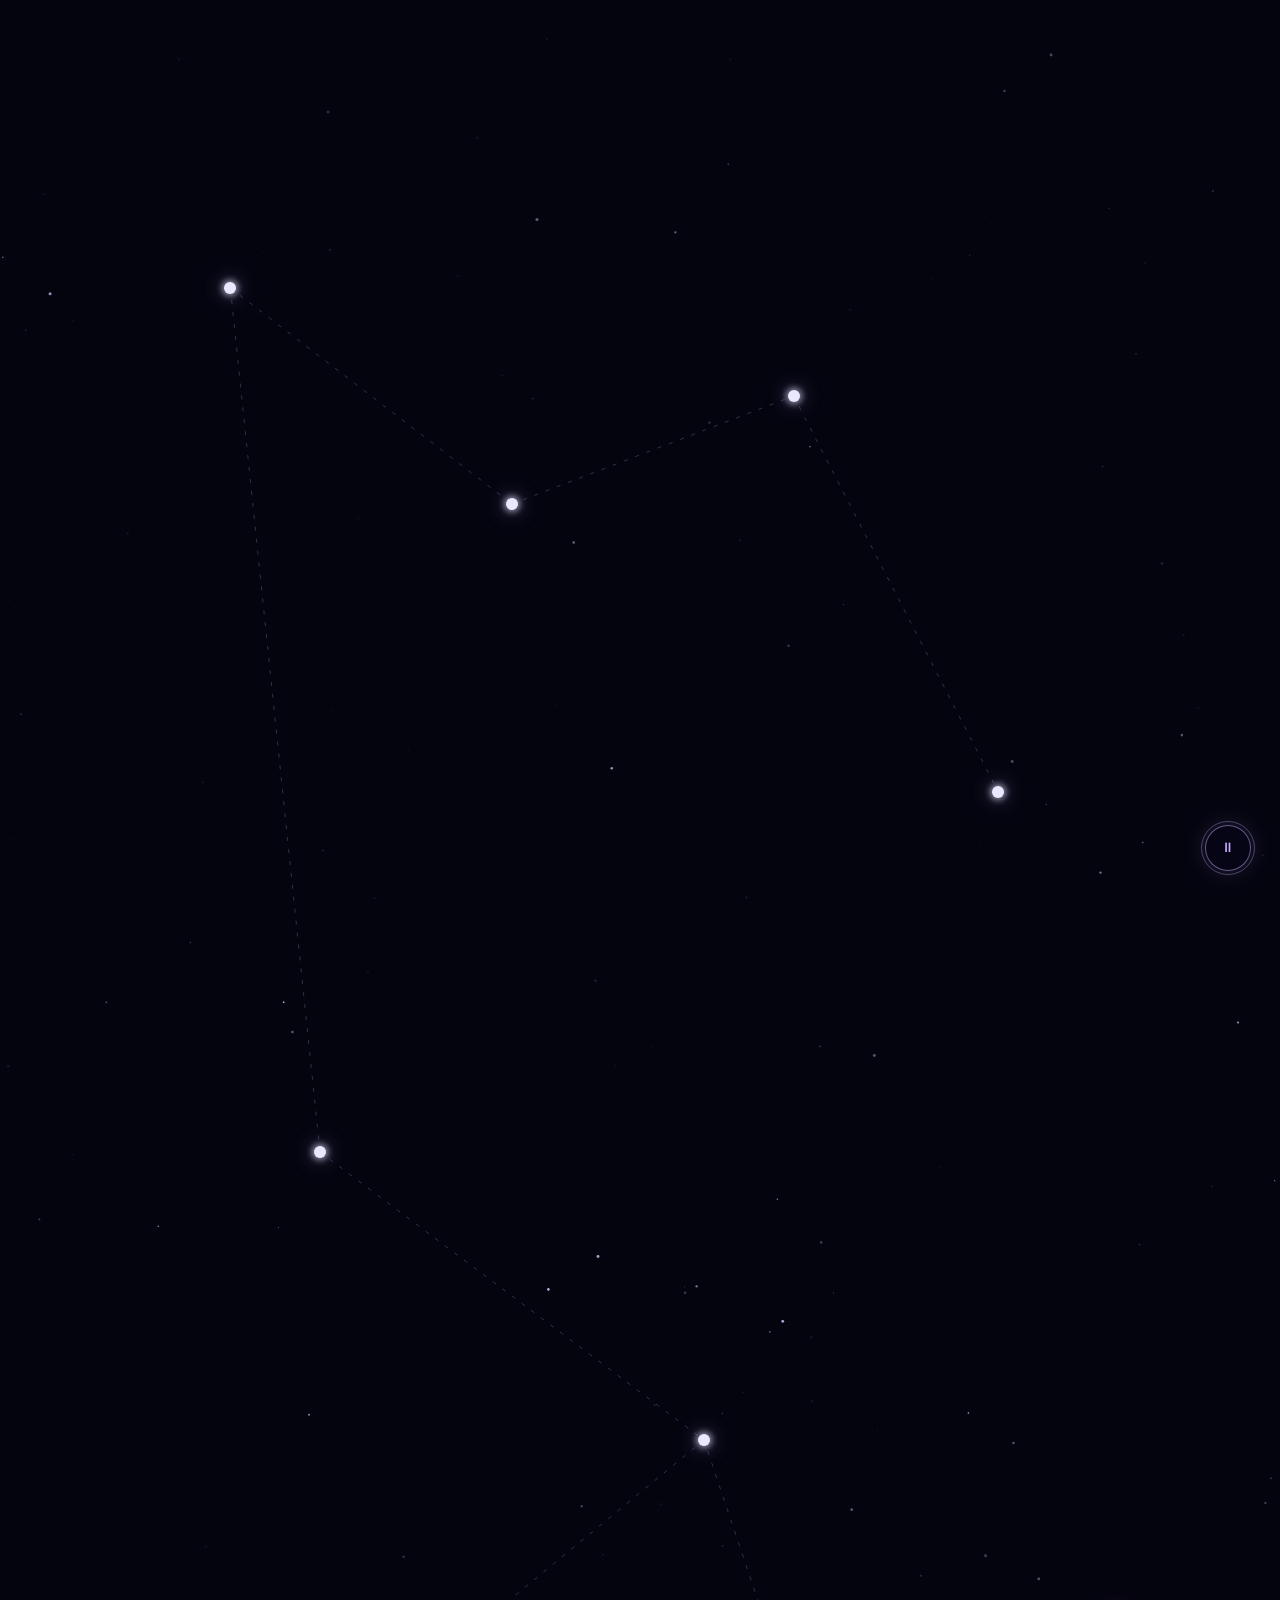
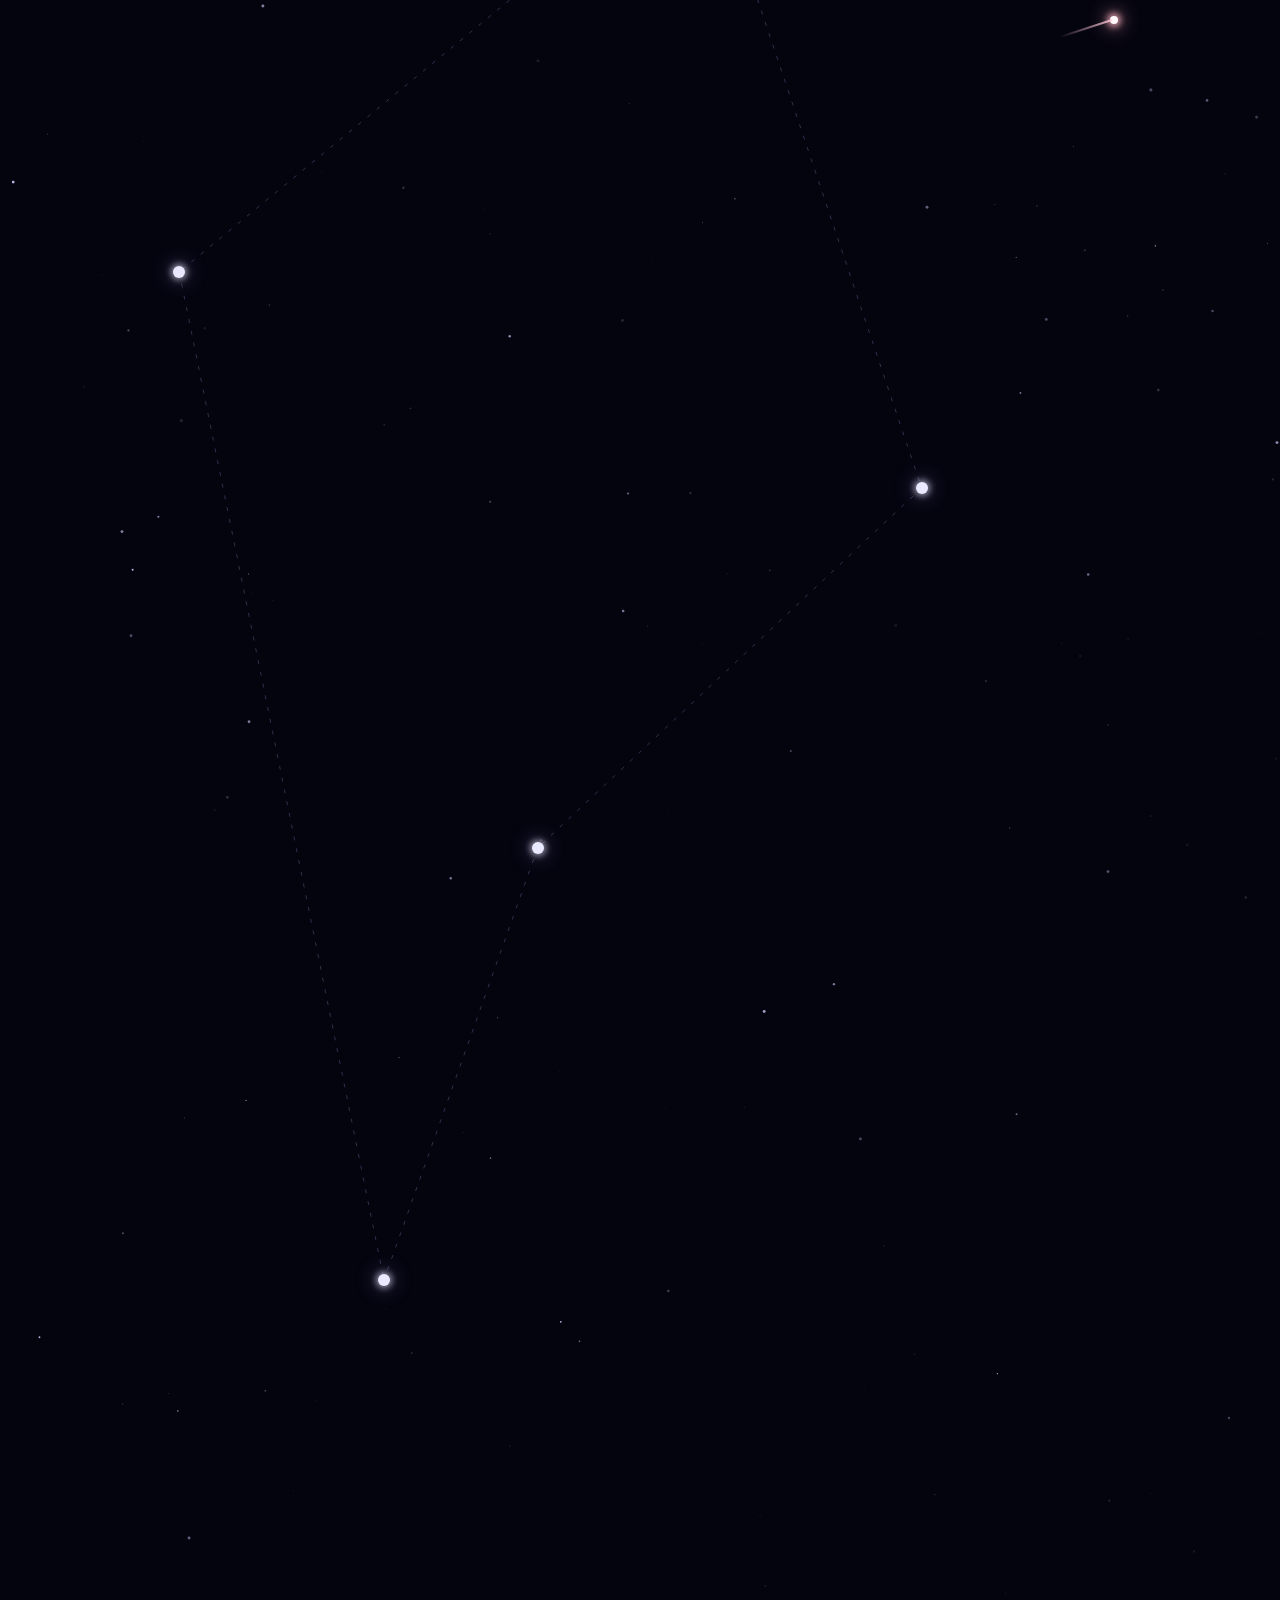
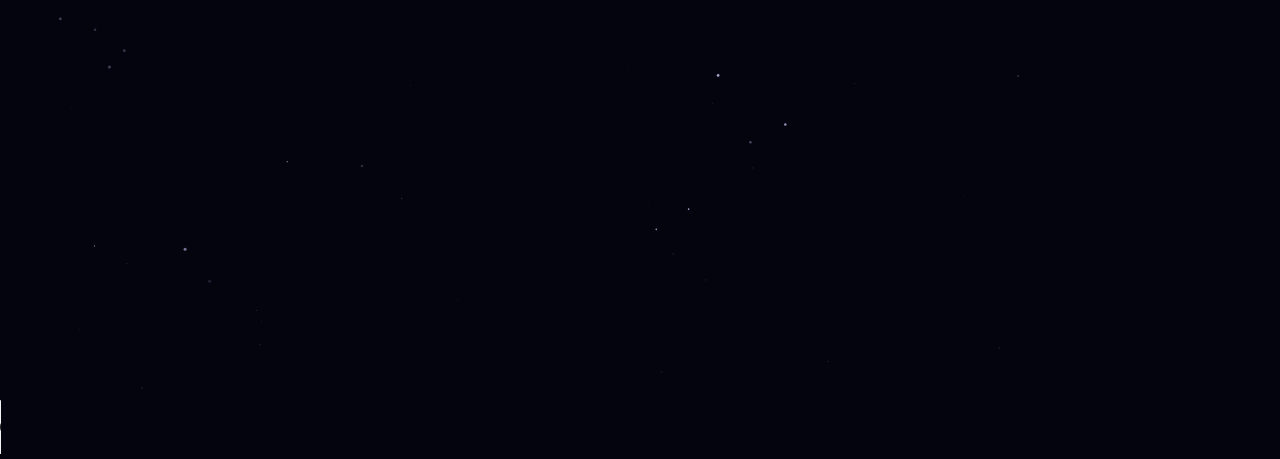
==== 3stars.html @ f2f9d4cd "Rename stars.html to 3stars.html" ====
<!DOCTYPE html>
<html lang="en">
  <head>
    <meta charset="UTF-8" />
    <meta name="viewport" content="width=device-width, initial-scale=1.0" />


    <title>Our Constellation</title>

    <link rel="icon" type="image/svg+xml" href="/favicon.svg" />
    <link rel="preconnect" href="https://fonts.googleapis.com" />
    <link rel="preconnect" href="https://fonts.gstatic.com" crossorigin />
    <link
      href="https://fonts.googleapis.com/css2?family=Cormorant+Garamond:ital,wght@0,300;0,400;0,500;1,300;1,400&family=EB+Garamond:ital,wght@0,400;0,500;1,400&display=swap"
      rel="stylesheet"
    />
    <link rel="stylesheet" href="./style.css" />
  </head>
  <body class="page-stars">

    <!-- The sky canvas (draws background stars  constellation lines) -->
    <canvas id="sky-canvas"></canvas>

    <div class="scroll-hint" id="scroll-hint">
      <span class="scroll-hint-icon">↓</span>
      <span>Scroll to explore the sky &nbsp;·&nbsp; Click a star to remember</span>
    </div>

    <div class="star-field" id="star-field">
      <!-- Stars are injected here by script.js -->
    </div>

    <div class="modal-overlay" id="modal-overlay" role="dialog" aria-modal="true">
      <div class="modal-card" id="modal-card">
        <button class="modal-close" id="modal-close" aria-label="Close">✕</button>
        <div class="modal-star-name" id="modal-star-name"></div>
        <div class="modal-body">
          <h2 class="modal-title" id="modal-title"></h2>
          <p class="modal-text" id="modal-text"></p>
          <div class="modal-image-wrap" id="modal-image-wrap">
            <img class="modal-image" id="modal-image" src="" alt="" />
          </div>
        </div>
      </div>
    </div>

    <audio id="bg-music" controls autoplay>
      <source src="ambient.mp3" type="audio/mpeg" />
    </audio>

    <!-- Music toggle button -->
    <button class="music-toggle" id="music-toggle" aria-label="Toggle music" title="Play / Pause music">
      <span class="music-icon-play">♪</span>
      <span class="music-icon-pause">⏸</span>
    </button>

    <script src="./script.js"></script>
  </body>
</html>
---- style.css ----
/* ---------- RESET & BASE ---------- */
*, *::before, *::after {
  box-sizing: border-box;
  margin: 0;
  padding: 0;
}

/* Page fade-in on every load */
body {
  animation: pageFadeIn 0.55s ease both;
}

/* Fade-out triggered by JS before navigating */
body.page-fade-out {
  animation: pageFadeOut 0.38s ease forwards !important;
  pointer-events: none;
}

@keyframes pageFadeIn {
  from { opacity: 0; }
  to   { opacity: 1; }
}

@keyframes pageFadeOut {
  from { opacity: 1; }
  to   { opacity: 0; }
}

:root {
  --bg-deep:    #04040f;
  --bg-mid:     #080818;
  --star-white: #e8e8ff;
  --star-gold:  #f7d35e;
  --star-rose:  #ffb3c1;
  --accent:     #c4aaff;
  --text-light: #dcd8f0;
  --text-dim:   #8880aa;
  --card-bg:    rgba(10, 8, 30, 0.88);
  --card-border: rgba(196, 170, 255, 0.18);

  --font-heading: 'Cormorant Garamond', Georgia, serif;
  --font-body:    'EB Garamond', Georgia, serif;
}

html {
  scroll-behavior: smooth;
}

body {
  background-color: var(--bg-deep);
  color: var(--text-light);
  font-family: var(--font-body);
  min-height: 100vh;
  overflow-x: hidden;
}

/* Background canvas (fixed, behind everything) */
#bg-canvas {
  position: fixed;
  inset: 0;
  width: 100%;
  height: 100%;
  z-index: 0;
  pointer-events: none;
}


/* ============================================================
   PAGE 1 — INTRO
   ============================================================ */

.page-intro {
  display: flex;
  align-items: center;
  justify-content: center;
  min-height: 100vh;
}

.intro-container {
  position: relative;
  z-index: 1;
  text-align: center;
  padding: 2rem 1.5rem;
  max-width: 680px;
  animation: fadeUp 1.4s ease forwards;
}

.intro-eyebrow {
  font-family: var(--font-body);
  font-size: clamp(0.8rem, 2vw, 0.95rem);
  letter-spacing: 0.25em;
  text-transform: uppercase;
  color: var(--accent);
  margin-bottom: 1.2rem;
  opacity: 0.85;
}

.intro-title {
  font-family: var(--font-heading);
  font-size: clamp(2.8rem, 8vw, 5.5rem);
  font-weight: 300;
  line-height: 1.1;
  color: var(--star-white);
  margin-bottom: 1.4rem;
  text-shadow: 0 0 60px rgba(196, 170, 255, 0.3);
}

.intro-subtitle {
  font-size: clamp(1rem, 2.5vw, 1.2rem);
  line-height: 1.8;
  color: var(--text-light);
  opacity: 0.8;
  margin-bottom: 2.8rem;
}

/* ---- Intro/Outro shared button style ---- */
.intro-btn {
  display: inline-flex;
  align-items: center;
  gap: 0.6rem;
  text-decoration: none;
  font-family: var(--font-body);
  font-size: 1.05rem;
  letter-spacing: 0.08em;
  color: var(--bg-deep);
  background: var(--star-gold);
  padding: 0.85rem 2.2rem;
  border-radius: 999px;
  transition: transform 0.25s ease, box-shadow 0.25s ease, opacity 0.2s;
  box-shadow: 0 0 30px rgba(247, 211, 94, 0.25);
  cursor: pointer;
}

.intro-btn:hover {
  transform: translateY(-3px) scale(1.03);
  box-shadow: 0 0 50px rgba(247, 211, 94, 0.45);
}

.intro-btn:active {
  transform: translateY(0) scale(0.98);
}

.btn-sparkle {
  font-size: 0.9rem;
  transition: transform 0.3s ease;
}

.intro-btn:hover .btn-sparkle {
  transform: rotate(90deg) scale(1.3);
}

/* Floating particles layer */
.intro-particles {
  position: fixed;
  inset: 0;
  z-index: 0;
  pointer-events: none;
}

.particle {
  position: absolute;
  width: 2px;
  height: 2px;
  border-radius: 50%;
  background: var(--star-white);
  animation: floatParticle linear infinite;
  opacity: 0;
}


/* ============================================================
   PAGE 2 — CONSTELLATION SKY
   ============================================================ */

.page-stars {
  background: var(--bg-deep);
  min-height: 100vh;
  overflow-x: hidden;
}

/* Sky canvas — NOT fixed, it scrolls with the page */
.page-stars #sky-canvas {
  position: absolute;
  top: 0;
  left: 0;
  width: 100%;
  pointer-events: none;
  z-index: 0;
}

/* The container that holds all the clickable star elements */
.star-field {
  position: relative;
  z-index: 1;
  /* Height is set by JavaScript based on content */
}

/* ---- Scroll hint ---- */
.scroll-hint {
  position: fixed;
  bottom: 2rem;
  left: 50%;
  transform: translateX(-50%);
  z-index: 10;
  display: flex;
  align-items: center;
  gap: 0.5rem;
  font-size: 0.8rem;
  letter-spacing: 0.12em;
  text-transform: uppercase;
  color: var(--text-dim);
  transition: opacity 0.6s ease;
  pointer-events: none;
}

.scroll-hint-icon {
  animation: bounce 2s ease-in-out infinite;
}

.scroll-hint.hidden {
  opacity: 0;
}

/* ---- Individual clickable star ---- */
.star-point {
  position: absolute;
  transform: translate(-50%, -50%);
  cursor: pointer;
  z-index: 2;
}

/* The glowing star dot */
.star-dot {
  width: 12px;
  height: 12px;
  border-radius: 50%;
  background: var(--star-white);
  box-shadow:
    0 0 6px 2px rgba(232, 232, 255, 0.6),
    0 0 20px 4px rgba(196, 170, 255, 0.25);
  transition: transform 0.25s ease, box-shadow 0.25s ease;
  animation: starPulse 3s ease-in-out infinite;
}

.star-point:hover .star-dot {
  transform: scale(1.6);
  box-shadow:
    0 0 10px 4px rgba(247, 211, 94, 0.8),
    0 0 30px 8px rgba(247, 211, 94, 0.4);
  background: var(--star-gold);
}

/* Star label (shown on hover) */
.star-label {
  position: absolute;
  bottom: calc(100% + 12px);
  left: 50%;
  transform: translateX(-50%);
  white-space: nowrap;
  font-family: var(--font-body);
  font-size: 0.8rem;
  letter-spacing: 0.1em;
  color: var(--text-light);
  opacity: 0;
  transition: opacity 0.25s ease, transform 0.25s ease;
  pointer-events: none;
  text-shadow: 0 0 12px rgba(196, 170, 255, 0.5);
  transform: translateX(-50%) translateY(4px);
}

.star-point:hover .star-label {
  opacity: 1;
  transform: translateX(-50%) translateY(0);
}

/* Click ripple ring */
.star-ring {
  position: absolute;
  top: 50%;
  left: 50%;
  transform: translate(-50%, -50%) scale(0);
  width: 36px;
  height: 36px;
  border-radius: 50%;
  border: 1px solid var(--star-gold);
  opacity: 0;
  pointer-events: none;
}

.star-point:active .star-ring,
.star-point.clicked .star-ring {
  animation: ringExpand 0.5s ease forwards;
}

/* ---- Secret star (shooting star) ---- */

/* Inner wrapper that does the periodic shoot motion */
.shooting-star-inner {
  position: relative;
  display: flex;
  align-items: center;
  justify-content: center;
  animation: shootAcross 6s ease-in-out infinite;
}

/* The tail — a gradient streak extending behind the head */
.shooting-tail {
  position: absolute;
  right: calc(100% - 2px);
  top: 50%;
  transform: translateY(-50%) rotate(-18deg);
  transform-origin: right center;
  width: 55px;
  height: 2px;
  border-radius: 2px;
  background: linear-gradient(to left, rgba(255, 200, 215, 0.85), transparent);
  pointer-events: none;
  animation: tailGlow 6s ease-in-out infinite;
}

/* Override the star-dot for the shooting star head */
.star-secret .star-dot {
  width: 8px;
  height: 8px;
  background: #fff8fa;
  box-shadow:
    0 0 6px 3px rgba(255, 179, 193, 0.75),
    0 0 18px 6px rgba(255, 179, 193, 0.35);
  animation: secretGlow 3s ease-in-out infinite;
}

.star-secret:hover .star-dot {
  transform: scale(1.7);
  background: #ffffff;
  box-shadow:
    0 0 12px 5px rgba(255, 179, 193, 0.95),
    0 0 36px 10px rgba(255, 179, 193, 0.5);
}

.star-secret:hover .shooting-tail {
  width: 75px;
  background: linear-gradient(to left, rgba(255, 200, 215, 1), transparent);
}

.star-secret .star-label {
  color: var(--star-rose);
  font-size: 0.7rem;
  letter-spacing: 0.15em;
  opacity: 0;
}

.star-secret:hover .star-label {
  opacity: 1;
}


/* ---- Memory Modal ---- */
.modal-overlay {
  position: fixed;
  inset: 0;
  z-index: 100;
  background: rgba(4, 4, 20, 0.7);
  backdrop-filter: blur(8px);
  -webkit-backdrop-filter: blur(8px);
  display: flex;
  align-items: center;
  justify-content: center;
  padding: 1.5rem;
  opacity: 0;
  pointer-events: none;
  transition: opacity 0.35s ease;
}

.modal-overlay.open {
  opacity: 1;
  pointer-events: all;
}

.modal-card {
  background: var(--card-bg);
  border: 1px solid var(--card-border);
  border-radius: 1.5rem;
  padding: 2.5rem 2.5rem 2rem;
  max-width: 520px;
  width: 100%;
  max-height: 85vh;
  overflow-y: auto;
  position: relative;
  transform: translateY(20px) scale(0.97);
  transition: transform 0.35s ease;
  box-shadow:
    0 0 60px rgba(196, 170, 255, 0.08),
    0 20px 60px rgba(0,0,0,0.6);
}

.modal-overlay.open .modal-card {
  transform: translateY(0) scale(1);
}

.modal-close {
  position: absolute;
  top: 1rem;
  right: 1.2rem;
  background: none;
  border: none;
  color: var(--text-dim);
  font-size: 1.1rem;
  cursor: pointer;
  padding: 0.3rem;
  transition: color 0.2s;
  line-height: 1;
}

.modal-close:hover {
  color: var(--text-light);
}

.modal-star-name {
  font-size: 0.75rem;
  letter-spacing: 0.2em;
  text-transform: uppercase;
  color: var(--accent);
  margin-bottom: 0.6rem;
}

.modal-title {
  font-family: var(--font-heading);
  font-size: clamp(1.5rem, 4vw, 2.2rem);
  font-weight: 400;
  color: var(--star-white);
  line-height: 1.2;
  margin-bottom: 1rem;
}

.modal-text {
  font-size: clamp(0.95rem, 2.5vw, 1.05rem);
  line-height: 1.9;
  color: var(--text-light);
  opacity: 0.85;
}

.modal-image-wrap {
  margin-top: 1.5rem;
  display: none; /* shown by JS when image exists */
}

.modal-image {
  width: 100%;
  border-radius: 0.75rem;
  object-fit: cover;
  max-height: 260px;
}


/* ============================================================
   PAGE 3 — OUTRO
   ============================================================ */

.page-outro {
  display: flex;
  align-items: center;
  justify-content: center;
  min-height: 100vh;
}

.outro-container {
  position: relative;
  z-index: 1;
  text-align: center;
  padding: 3rem 1.5rem;
  max-width: 640px;
  animation: fadeUp 1.4s ease forwards;
}

.outro-icon {
  font-size: 1.4rem;
  color: var(--accent);
  letter-spacing: 0.4em;
  margin-bottom: 1.8rem;
  animation: glow 4s ease-in-out infinite;
}

.outro-title {
  font-family: var(--font-heading);
  font-size: clamp(2.2rem, 6vw, 4rem);
  font-weight: 300;
  color: var(--star-white);
  margin-bottom: 2rem;
  text-shadow: 0 0 60px rgba(196, 170, 255, 0.3);
}

.outro-message {
  display: flex;
  flex-direction: column;
  gap: 1rem;
  margin-bottom: 2.8rem;
}

.outro-message p {
  font-size: clamp(1rem, 2.5vw, 1.15rem);
  line-height: 1.85;
  color: var(--text-light);
  opacity: 0.85;
  font-style: italic;
}

.outro-signature {
  font-style: italic;
  font-size: 1.1rem !important;
  color: var(--star-gold) !important;
  opacity: 1 !important;
  margin-top: 0.5rem;
}

.outro-btn {
  background: rgba(196, 170, 255, 0.15);
  color: var(--accent);
  border: 1px solid rgba(196, 170, 255, 0.3);
  box-shadow: 0 0 30px rgba(196, 170, 255, 0.1);
}

.outro-btn:hover {
  background: rgba(196, 170, 255, 0.25);
  box-shadow: 0 0 50px rgba(196, 170, 255, 0.25);
}


/* ============================================================
   MUSIC TOGGLE BUTTON (fixed, bottom-right, all pages)
   ============================================================ */

.music-toggle {
  position: fixed;
  bottom: 1.8rem;
  right: 1.8rem;
  z-index: 200;
  width: 46px;
  height: 46px;
  border-radius: 50%;
  border: 1px solid rgba(196, 170, 255, 0.28);
  background: rgba(8, 6, 24, 0.72);
  backdrop-filter: blur(10px);
  -webkit-backdrop-filter: blur(10px);
  color: var(--accent);
  font-size: 1.1rem;
  line-height: 1;
  cursor: pointer;
  display: flex;
  align-items: center;
  justify-content: center;
  transition: border-color 0.2s ease, background 0.2s ease, transform 0.2s ease;
  box-shadow: 0 0 18px rgba(196, 170, 255, 0.08);
}

.music-toggle:hover {
  border-color: rgba(196, 170, 255, 0.55);
  background: rgba(14, 10, 36, 0.88);
  transform: scale(1.1);
}

.music-toggle:active {
  transform: scale(0.95);
}

/* Show pause icon only when playing */
.music-icon-pause { display: none; font-size: 0.85rem; }
.music-toggle.playing .music-icon-play  { display: none; }
.music-toggle.playing .music-icon-pause { display: block; }

/* Pulsing ring around button when music is playing */
.music-toggle.playing {
  border-color: rgba(196, 170, 255, 0.5);
  box-shadow: 0 0 24px rgba(196, 170, 255, 0.18);
}
.music-toggle.playing::after {
  content: '';
  position: absolute;
  inset: -5px;
  border-radius: 50%;
  border: 1px solid rgba(196, 170, 255, 0.35);
  animation: musicRing 2.2s ease-in-out infinite;
  pointer-events: none;
}

@keyframes musicRing {
  0%   { transform: scale(1);    opacity: 0.7; }
  100% { transform: scale(1.55); opacity: 0; }
}


/* ============================================================
   ANIMATIONS
   ============================================================ */

@keyframes fadeUp {
  from {
    opacity: 0;
    transform: translateY(30px);
  }
  to {
    opacity: 1;
    transform: translateY(0);
  }
}

@keyframes starPulse {
  0%, 100% { opacity: 1;   transform: scale(1); }
  50%       { opacity: 0.7; transform: scale(0.85); }
}

@keyframes secretGlow {
  0%, 100% { box-shadow: 0 0 6px 3px rgba(255,179,193,0.75), 0 0 18px 6px rgba(255,179,193,0.35); }
  50%       { box-shadow: 0 0 10px 5px rgba(255,179,193,0.95), 0 0 28px 10px rgba(255,179,193,0.55); }
}

/* The "shoot" motion: the star drifts diagonally then snaps back */
@keyframes shootAcross {
  0%,  60%, 100% { transform: translate(0, 0); opacity: 1; }
  65%            { transform: translate(38px, -22px); opacity: 1; }
  70%            { transform: translate(42px, -25px); opacity: 0; }
  71%            { transform: translate(-8px, 4px);   opacity: 0; }
  75%            { transform: translate(0, 0);         opacity: 1; }
}

/* Tail brightens during the shoot */
@keyframes tailGlow {
  0%,  60%, 100% { opacity: 0.75; width: 55px; }
  62%            { opacity: 1;    width: 80px; }
  70%            { opacity: 0;    width: 80px; }
  71%            { opacity: 0;    width: 55px; }
  75%            { opacity: 0.75; width: 55px; }
}

@keyframes bounce {
  0%, 100% { transform: translateY(0); }
  50%       { transform: translateY(6px); }
}

@keyframes ringExpand {
  from { transform: translate(-50%, -50%) scale(0); opacity: 0.9; }
  to   { transform: translate(-50%, -50%) scale(3);  opacity: 0; }
}

@keyframes floatParticle {
  0%   { opacity: 0;   transform: translateY(0) translateX(0); }
  10%  { opacity: 0.6; }
  90%  { opacity: 0.4; }
  100% { opacity: 0;   transform: translateY(-120vh) translateX(var(--drift, 20px)); }
}

@keyframes twinkle {
  0%, 100% { opacity: 1; }
  50%       { opacity: 0.2; }
}

@keyframes glow {
  0%, 100% { text-shadow: 0 0 10px rgba(196,170,255,0.2); }
  50%       { text-shadow: 0 0 30px rgba(196,170,255,0.6); }
}


/* ============================================================
   MOBILE / RESPONSIVE
   ============================================================ */

@media (max-width: 600px) {
  .intro-title   { font-size: clamp(2.4rem, 10vw, 3.2rem); }
  .outro-title   { font-size: clamp(1.9rem, 8vw, 2.5rem); }
  .modal-card    { padding: 2rem 1.5rem 1.5rem; }
  .intro-btn     { padding: 0.75rem 1.8rem; font-size: 0.95rem; }
}

/* Scrollbar styling for modal */
.modal-card::-webkit-scrollbar { width: 4px; }
.modal-card::-webkit-scrollbar-track { background: transparent; }
.modal-card::-webkit-scrollbar-thumb { background: var(--card-border); border-radius: 4px; }
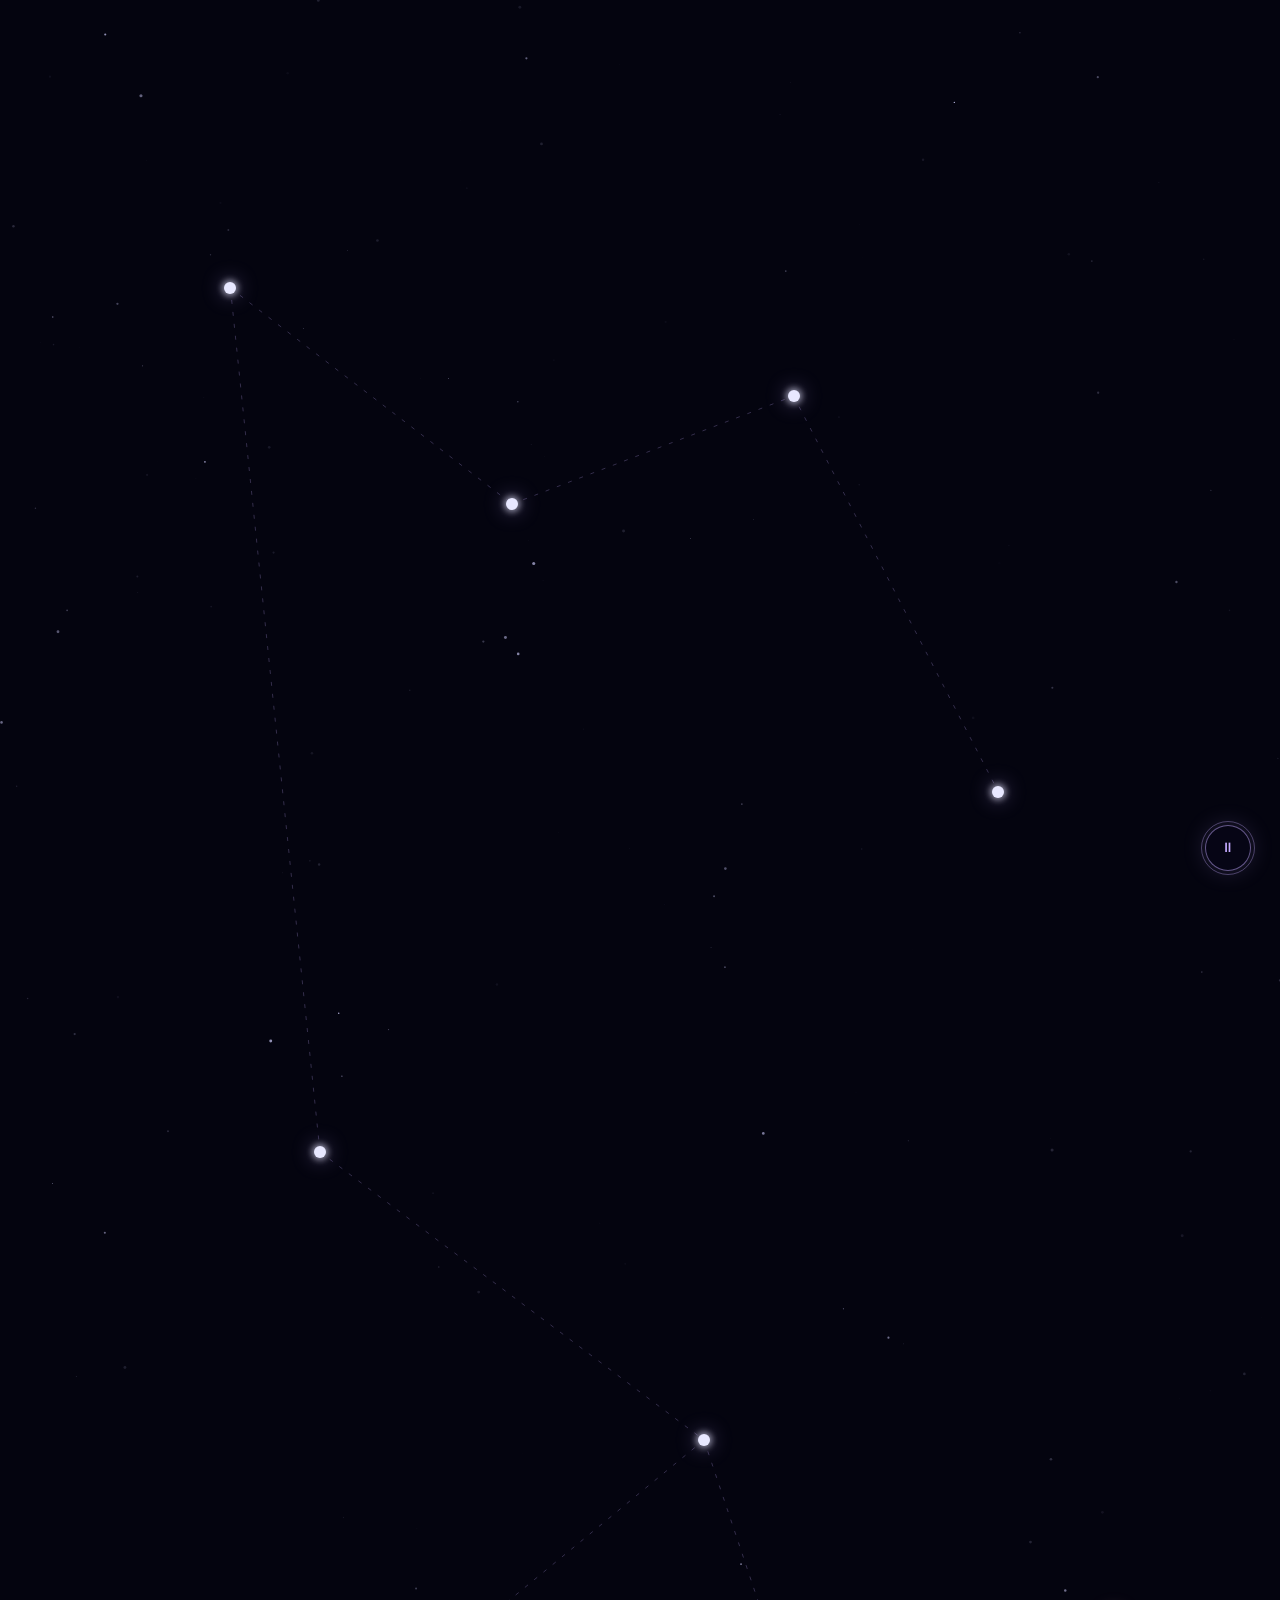
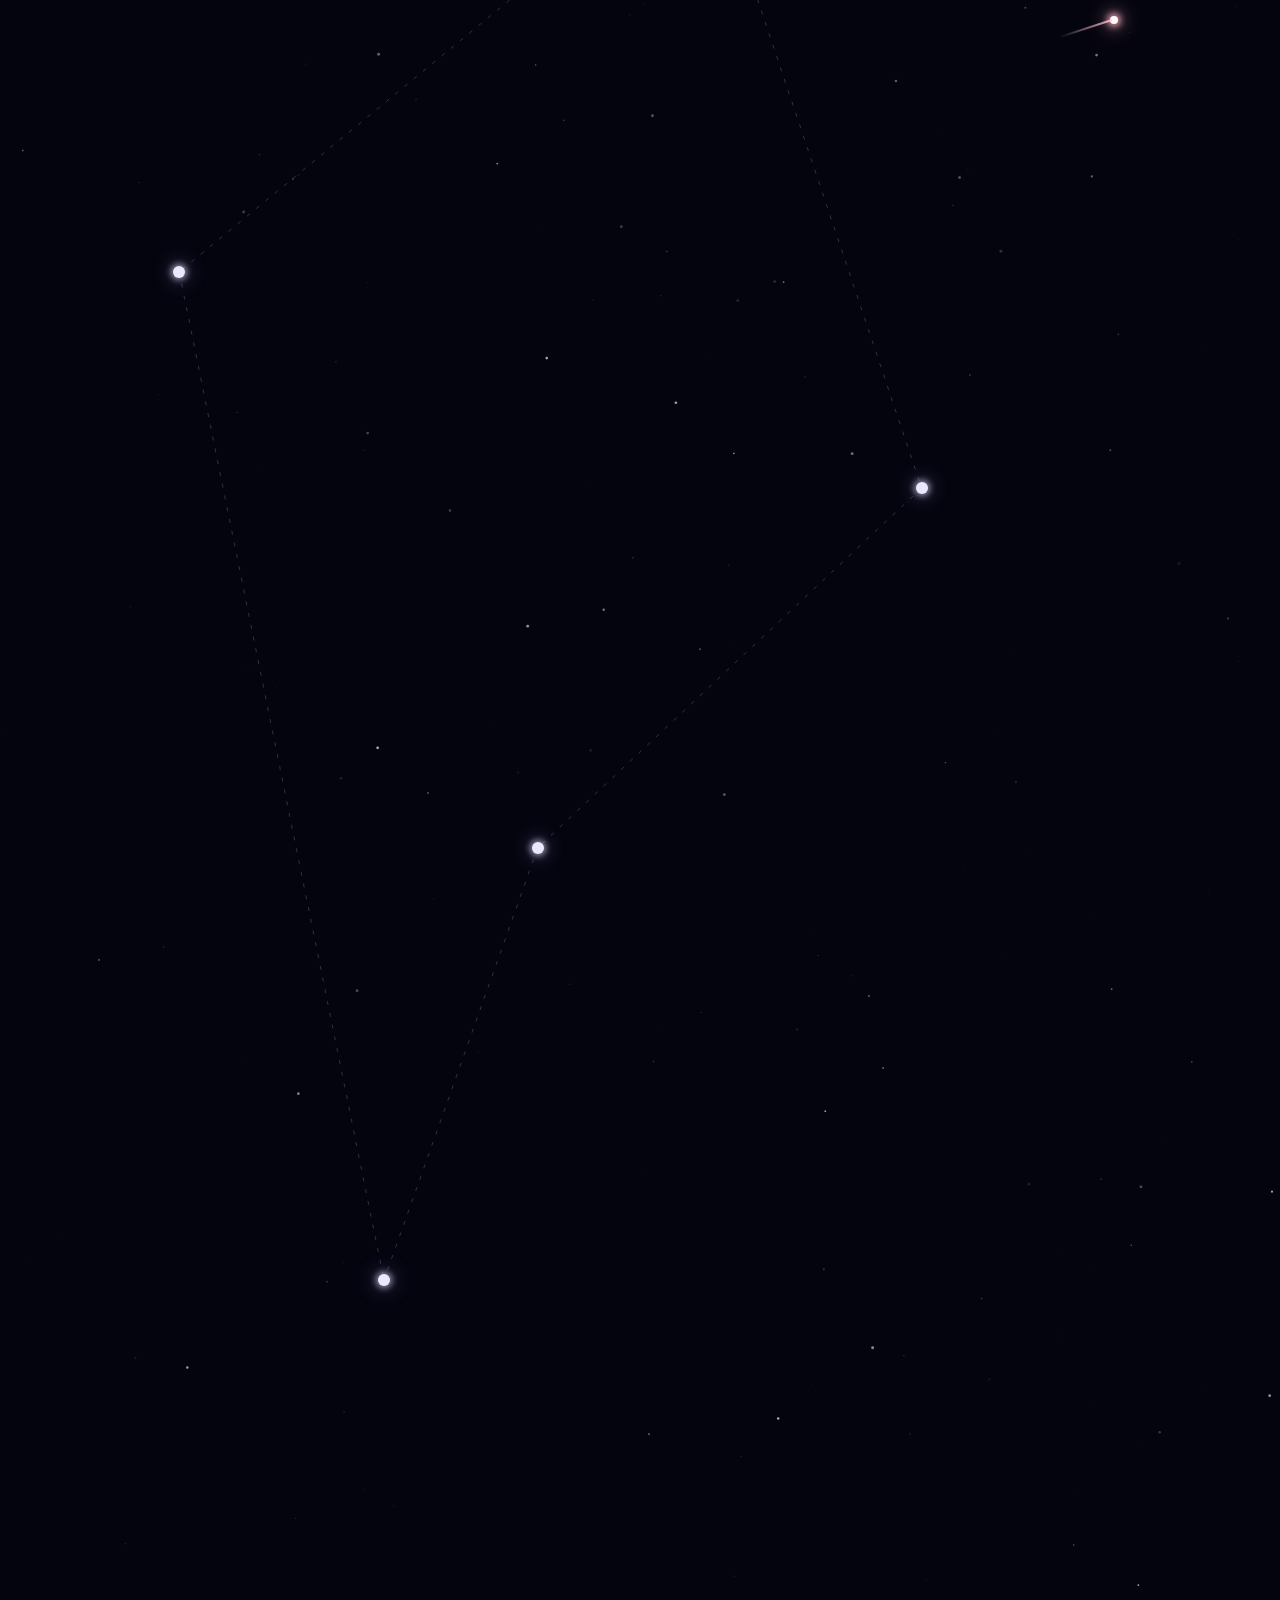
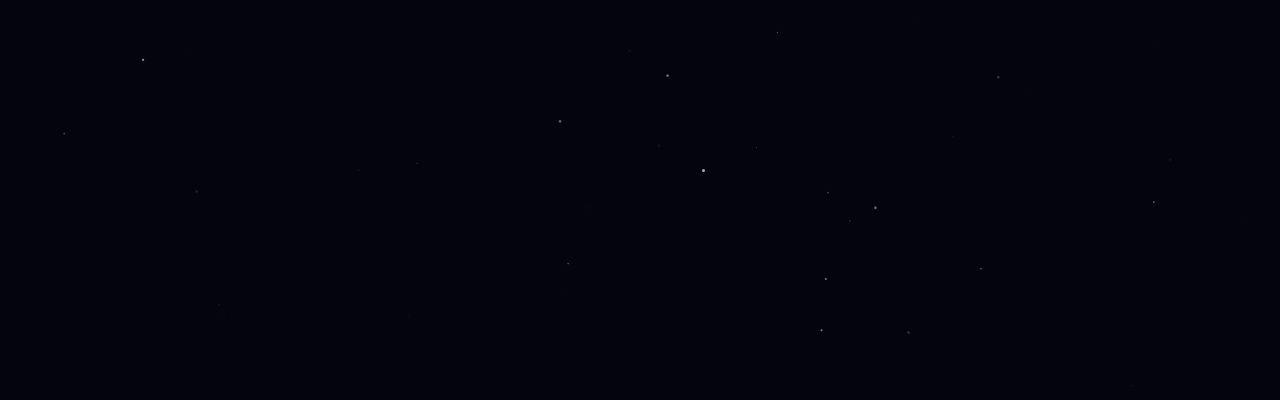
==== commit 574eb08c: "Update 3stars.html" ====
--- a/3stars.html
+++ b/3stars.html
@@ -44,7 +44,7 @@
       </div>
     </div>
 
-    <audio id="bg-music" controls autoplay>
+    <audio id="bg-music" loop preload="auto">
       <source src="ambient.mp3" type="audio/mpeg" />
     </audio>
 
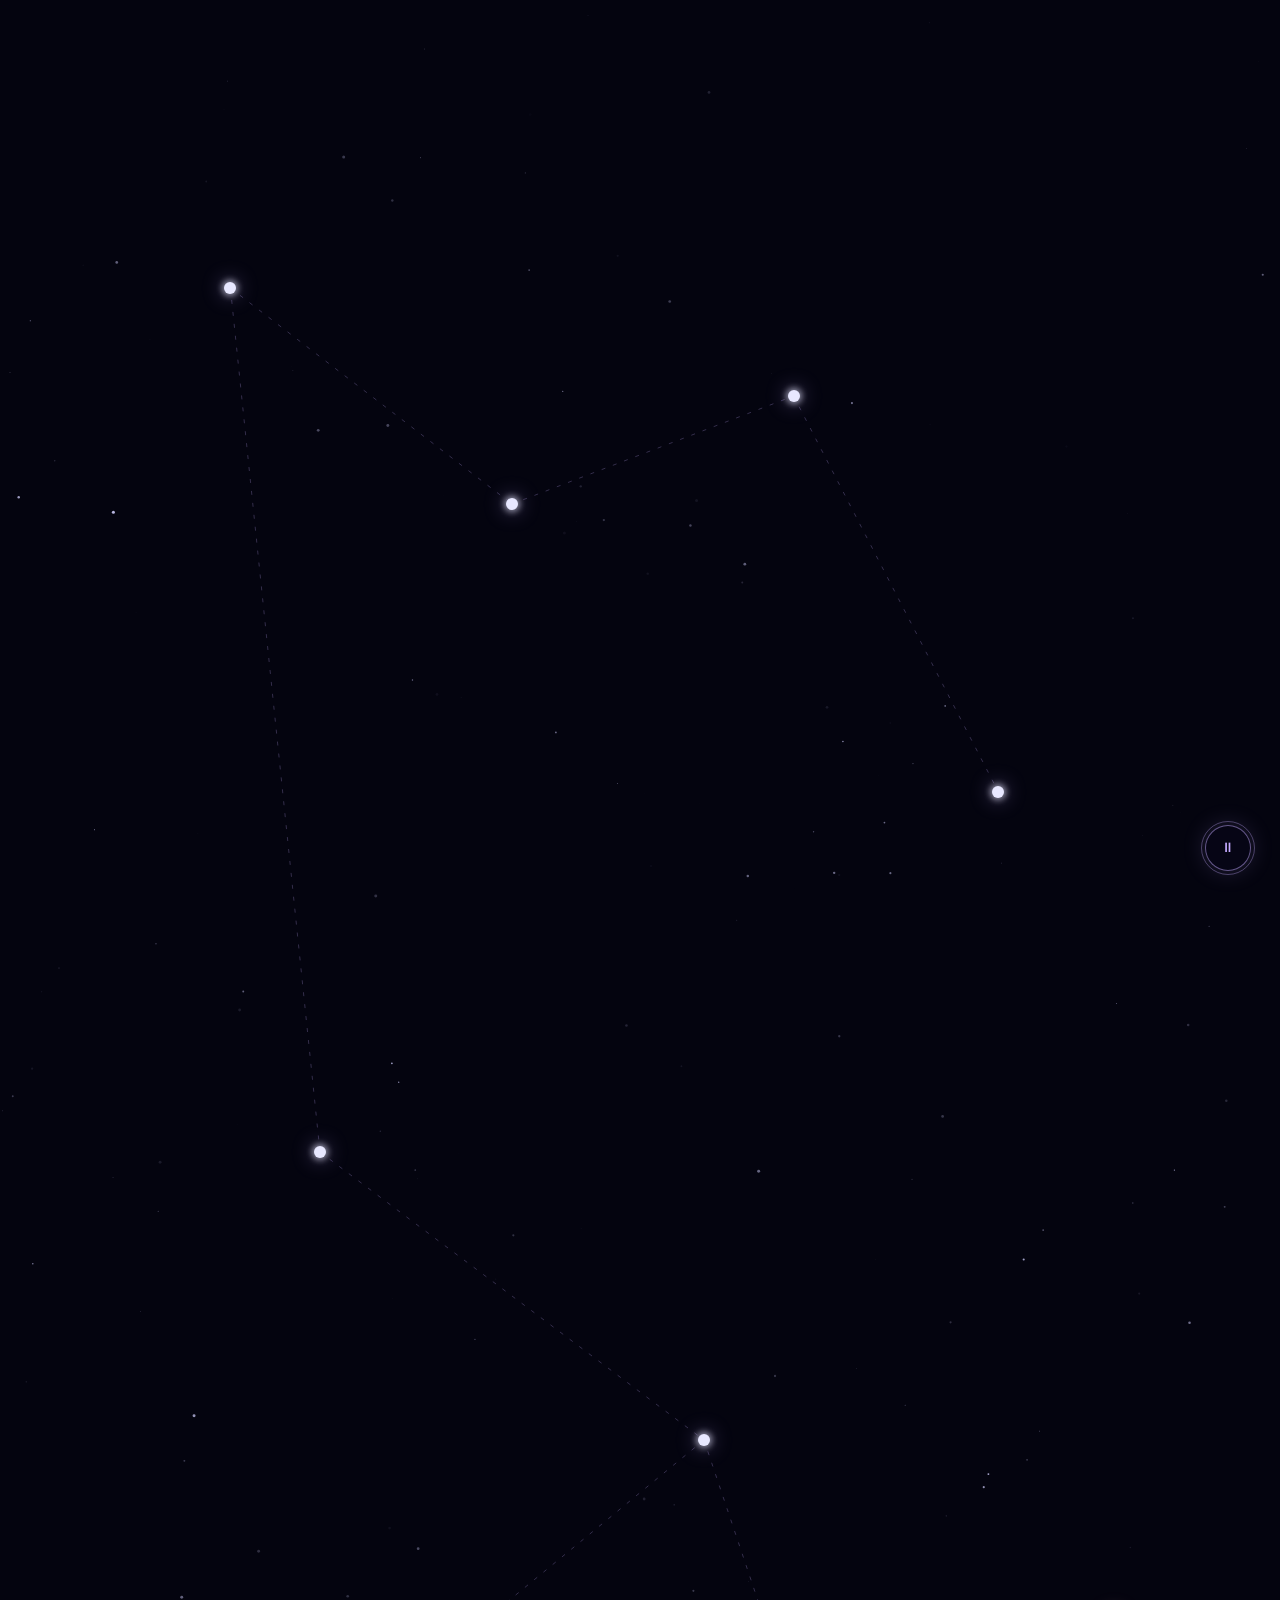
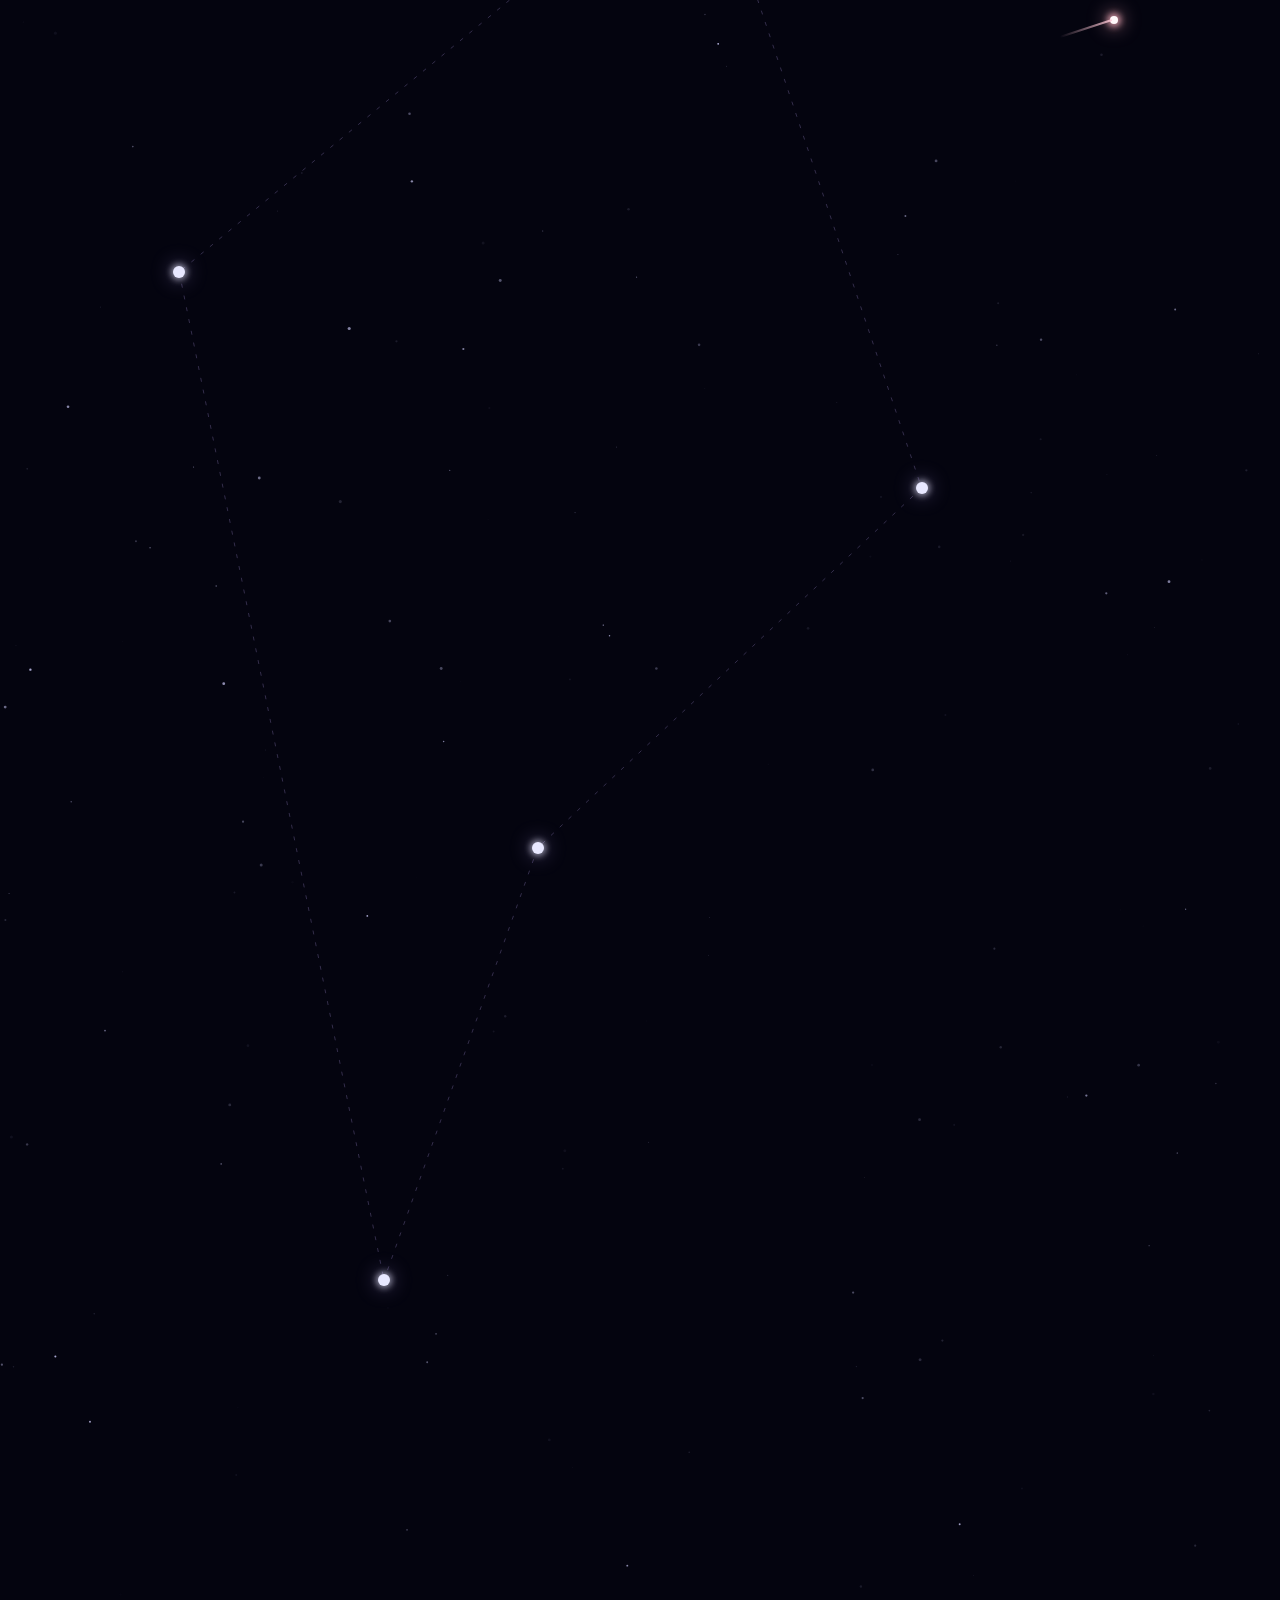
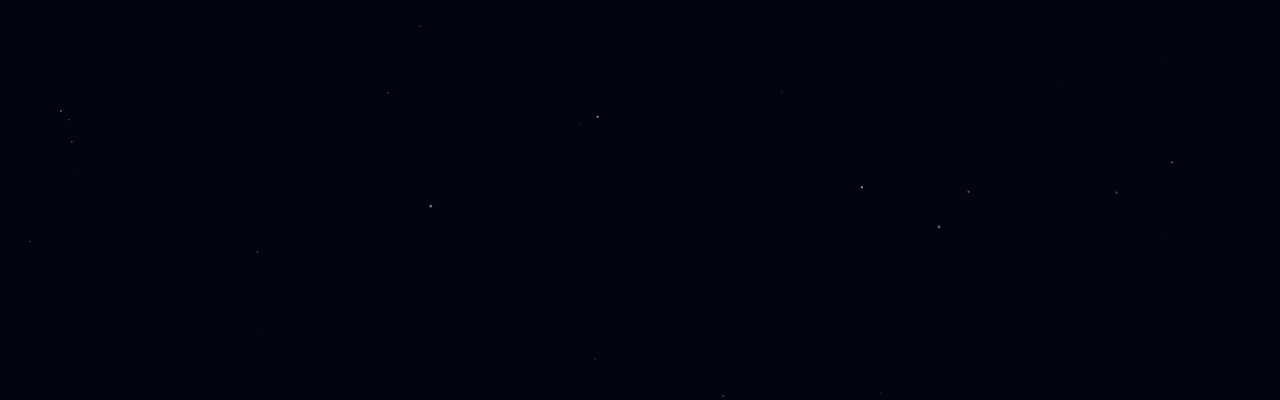
==== commit 59d3faf3: "Update 3stars.html" ====
--- a/3stars.html
+++ b/3stars.html
@@ -44,7 +44,7 @@
       </div>
     </div>
 
-    <audio id="bg-music" loop preload="auto">
+    <audio id="bg-music" loop preload="auto style="display:none;">
       <source src="ambient.mp3" type="audio/mpeg" />
     </audio>
 
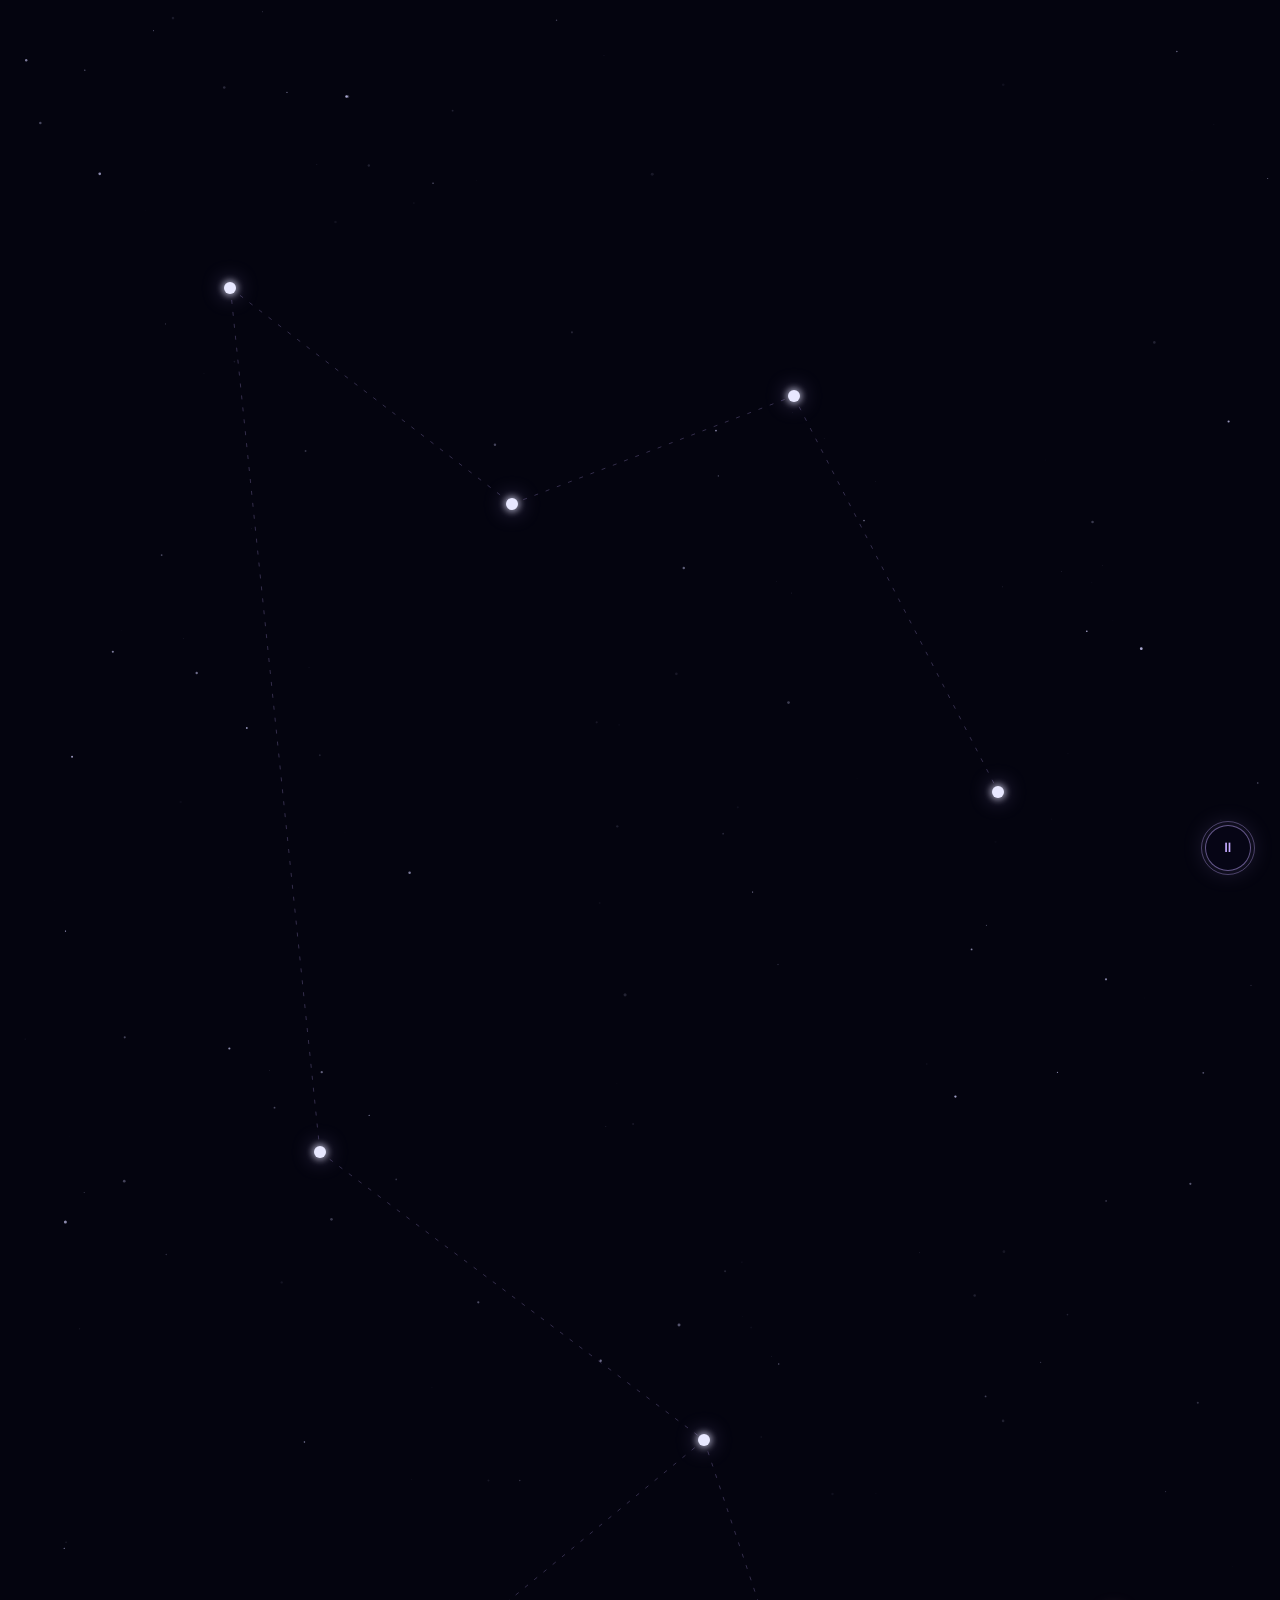
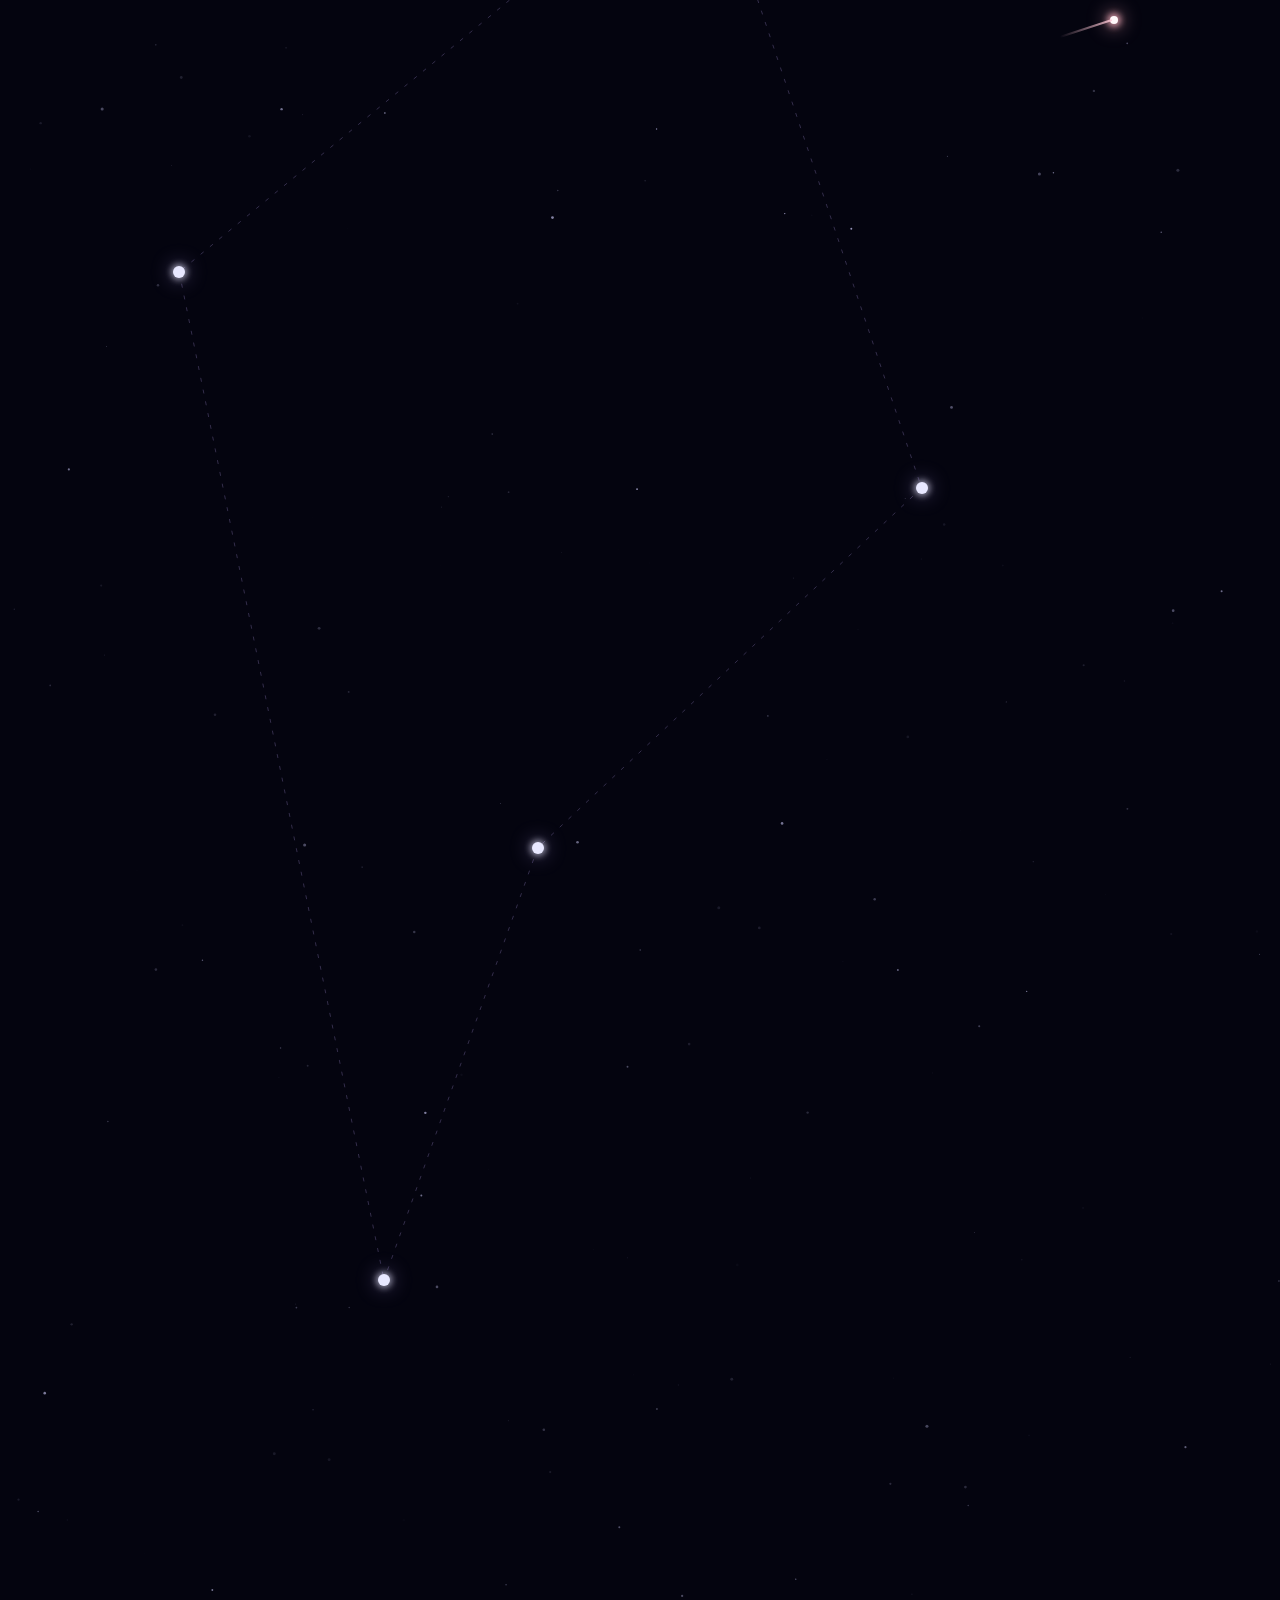
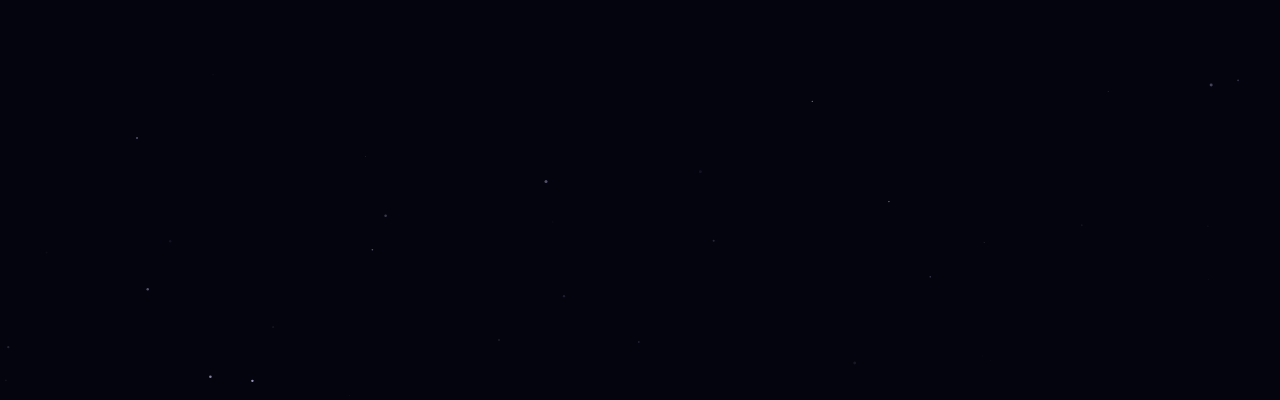
==== commit 3b3d8341: "Update 3stars.html" ====
--- a/3stars.html
+++ b/3stars.html
@@ -44,7 +44,7 @@
       </div>
     </div>
 
-    <audio id="bg-music" loop preload="auto style="display:none;">
+    <audio id="bg-music" loop preload="auto" style="display:none;">
       <source src="ambient.mp3" type="audio/mpeg" />
     </audio>
 
